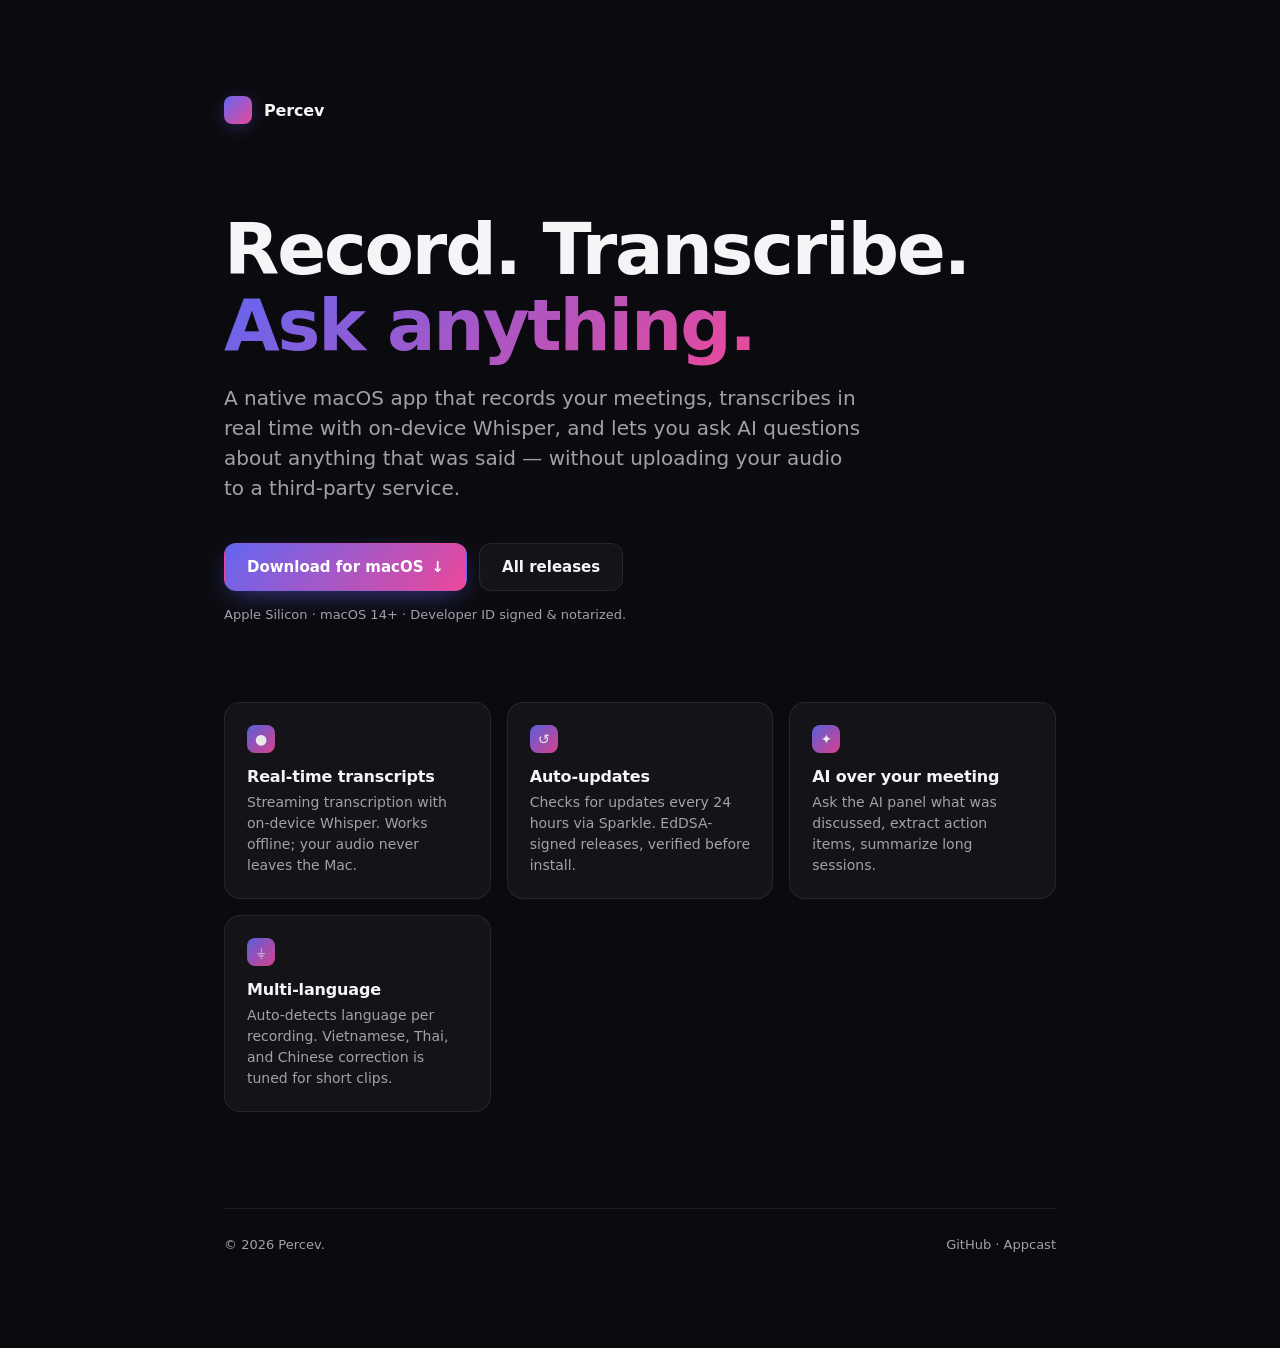
==== index.html @ d077a944 "init: landing page + Sparkle appcast skeleton + CNAME - index.html: single-page landing (download CT" ====
<!doctype html>
<html lang="en">
<head>
  <meta charset="utf-8" />
  <meta name="viewport" content="width=device-width, initial-scale=1" />
  <title>Percev — Meeting recording, transcription & AI for macOS</title>
  <meta name="description" content="Percev records your meetings, transcribes them in real time, and lets you ask AI questions about what was said. A native macOS app." />
  <meta property="og:title" content="Percev" />
  <meta property="og:description" content="Meeting recording, transcription & AI — native on macOS." />
  <meta property="og:url" content="https://percev.app/" />
  <meta name="theme-color" content="#0b0b0f" />
  <link rel="icon" type="image/svg+xml" href="data:image/svg+xml,%3Csvg xmlns='http://www.w3.org/2000/svg' viewBox='0 0 64 64'%3E%3Cdefs%3E%3ClinearGradient id='g' x1='0' y1='0' x2='1' y2='1'%3E%3Cstop offset='0' stop-color='%236366f1'/%3E%3Cstop offset='1' stop-color='%23ec4899'/%3E%3C/linearGradient%3E%3C/defs%3E%3Ccircle cx='32' cy='32' r='30' fill='url(%23g)'/%3E%3Cpath d='M18 40 Q26 16 32 32 T46 24' stroke='white' stroke-width='4' fill='none' stroke-linecap='round'/%3E%3C/svg%3E" />
  <style>
    :root {
      --bg: #0b0b0f;
      --fg: #f5f5f7;
      --muted: #a1a1aa;
      --accent: #6366f1;
      --accent-2: #ec4899;
      --card: rgba(255,255,255,0.04);
      --border: rgba(255,255,255,0.08);
    }
    * { box-sizing: border-box; }
    html, body {
      margin: 0;
      padding: 0;
      background: var(--bg);
      color: var(--fg);
      font-family: -apple-system, BlinkMacSystemFont, "SF Pro Display", "SF Pro Text", "Inter", system-ui, sans-serif;
      -webkit-font-smoothing: antialiased;
      text-rendering: optimizeLegibility;
    }
    a { color: inherit; text-decoration: none; }
    main {
      max-width: 880px;
      margin: 0 auto;
      padding: 96px 24px 96px;
    }
    @media (max-width: 640px) {
      main { padding: 64px 20px 80px; }
    }
    header.nav {
      display: flex;
      align-items: center;
      gap: 12px;
      margin-bottom: 88px;
      font-weight: 600;
      letter-spacing: -0.01em;
    }
    header.nav .dot {
      width: 28px; height: 28px;
      border-radius: 8px;
      background: linear-gradient(135deg, var(--accent), var(--accent-2));
      box-shadow: 0 4px 20px -4px rgba(99,102,241,0.5);
    }
    h1 {
      font-size: clamp(44px, 7vw, 72px);
      line-height: 1.05;
      letter-spacing: -0.03em;
      margin: 0 0 20px;
      font-weight: 700;
    }
    h1 .gradient {
      background: linear-gradient(135deg, var(--accent), var(--accent-2));
      -webkit-background-clip: text;
      background-clip: text;
      color: transparent;
    }
    .lead {
      font-size: 20px;
      line-height: 1.5;
      color: var(--muted);
      max-width: 640px;
      margin: 0 0 40px;
    }
    .cta-row {
      display: flex;
      flex-wrap: wrap;
      gap: 12px;
      margin-bottom: 16px;
    }
    .btn {
      display: inline-flex;
      align-items: center;
      gap: 8px;
      padding: 14px 22px;
      border-radius: 12px;
      font-weight: 600;
      font-size: 15px;
      transition: transform .08s ease, background .15s ease, border-color .15s ease;
      border: 1px solid transparent;
      user-select: none;
    }
    .btn:active { transform: translateY(1px); }
    .btn-primary {
      background: linear-gradient(135deg, var(--accent), var(--accent-2));
      color: white;
      box-shadow: 0 8px 28px -8px rgba(99,102,241,0.6);
    }
    .btn-primary:hover { filter: brightness(1.08); }
    .btn-secondary {
      background: var(--card);
      border-color: var(--border);
      color: var(--fg);
    }
    .btn-secondary:hover { background: rgba(255,255,255,0.07); }
    .meta {
      font-size: 13px;
      color: var(--muted);
      margin-top: 6px;
    }
    section.features {
      display: grid;
      grid-template-columns: repeat(auto-fit, minmax(240px, 1fr));
      gap: 16px;
      margin: 80px 0 0;
    }
    .card {
      background: var(--card);
      border: 1px solid var(--border);
      border-radius: 16px;
      padding: 22px;
    }
    .card h3 {
      margin: 0 0 6px;
      font-size: 16px;
      font-weight: 600;
      letter-spacing: -0.01em;
    }
    .card p {
      margin: 0;
      font-size: 14px;
      line-height: 1.5;
      color: var(--muted);
    }
    .card .icon {
      width: 28px; height: 28px;
      border-radius: 8px;
      background: linear-gradient(135deg, var(--accent), var(--accent-2));
      opacity: 0.9;
      margin-bottom: 14px;
      display: grid;
      place-items: center;
      color: white;
      font-size: 14px;
    }
    footer {
      margin-top: 96px;
      padding-top: 28px;
      border-top: 1px solid var(--border);
      font-size: 13px;
      color: var(--muted);
      display: flex;
      flex-wrap: wrap;
      gap: 16px;
      justify-content: space-between;
    }
    footer a:hover { color: var(--fg); }
  </style>
</head>
<body>
  <main>
    <header class="nav">
      <div class="dot" aria-hidden="true"></div>
      <span>Percev</span>
    </header>

    <h1>Record. Transcribe. <span class="gradient">Ask anything.</span></h1>

    <p class="lead">
      A native macOS app that records your meetings, transcribes in real time with on-device Whisper, and lets you ask AI questions about anything that was said — without uploading your audio to a third-party service.
    </p>

    <div class="cta-row">
      <a class="btn btn-primary" href="https://github.com/sunfmin/percev.app/releases/latest">
        Download for macOS
        <span aria-hidden="true">↓</span>
      </a>
      <a class="btn btn-secondary" href="https://github.com/sunfmin/percev.app/releases">
        All releases
      </a>
    </div>
    <p class="meta">Apple Silicon · macOS 14+ · Developer ID signed &amp; notarized.</p>

    <section class="features">
      <div class="card">
        <div class="icon" aria-hidden="true">●</div>
        <h3>Real-time transcripts</h3>
        <p>Streaming transcription with on-device Whisper. Works offline; your audio never leaves the Mac.</p>
      </div>
      <div class="card">
        <div class="icon" aria-hidden="true">↺</div>
        <h3>Auto-updates</h3>
        <p>Checks for updates every 24 hours via Sparkle. EdDSA-signed releases, verified before install.</p>
      </div>
      <div class="card">
        <div class="icon" aria-hidden="true">✦</div>
        <h3>AI over your meeting</h3>
        <p>Ask the AI panel what was discussed, extract action items, summarize long sessions.</p>
      </div>
      <div class="card">
        <div class="icon" aria-hidden="true">⏚</div>
        <h3>Multi-language</h3>
        <p>Auto-detects language per recording. Vietnamese, Thai, and Chinese correction is tuned for short clips.</p>
      </div>
    </section>

    <footer>
      <div>© <span id="year">2026</span> Percev.</div>
      <div>
        <a href="https://github.com/sunfmin/percev.app">GitHub</a> ·
        <a href="/appcast.xml">Appcast</a>
      </div>
    </footer>
  </main>
  <script>
    document.getElementById('year').textContent = new Date().getFullYear();
  </script>
</body>
</html>
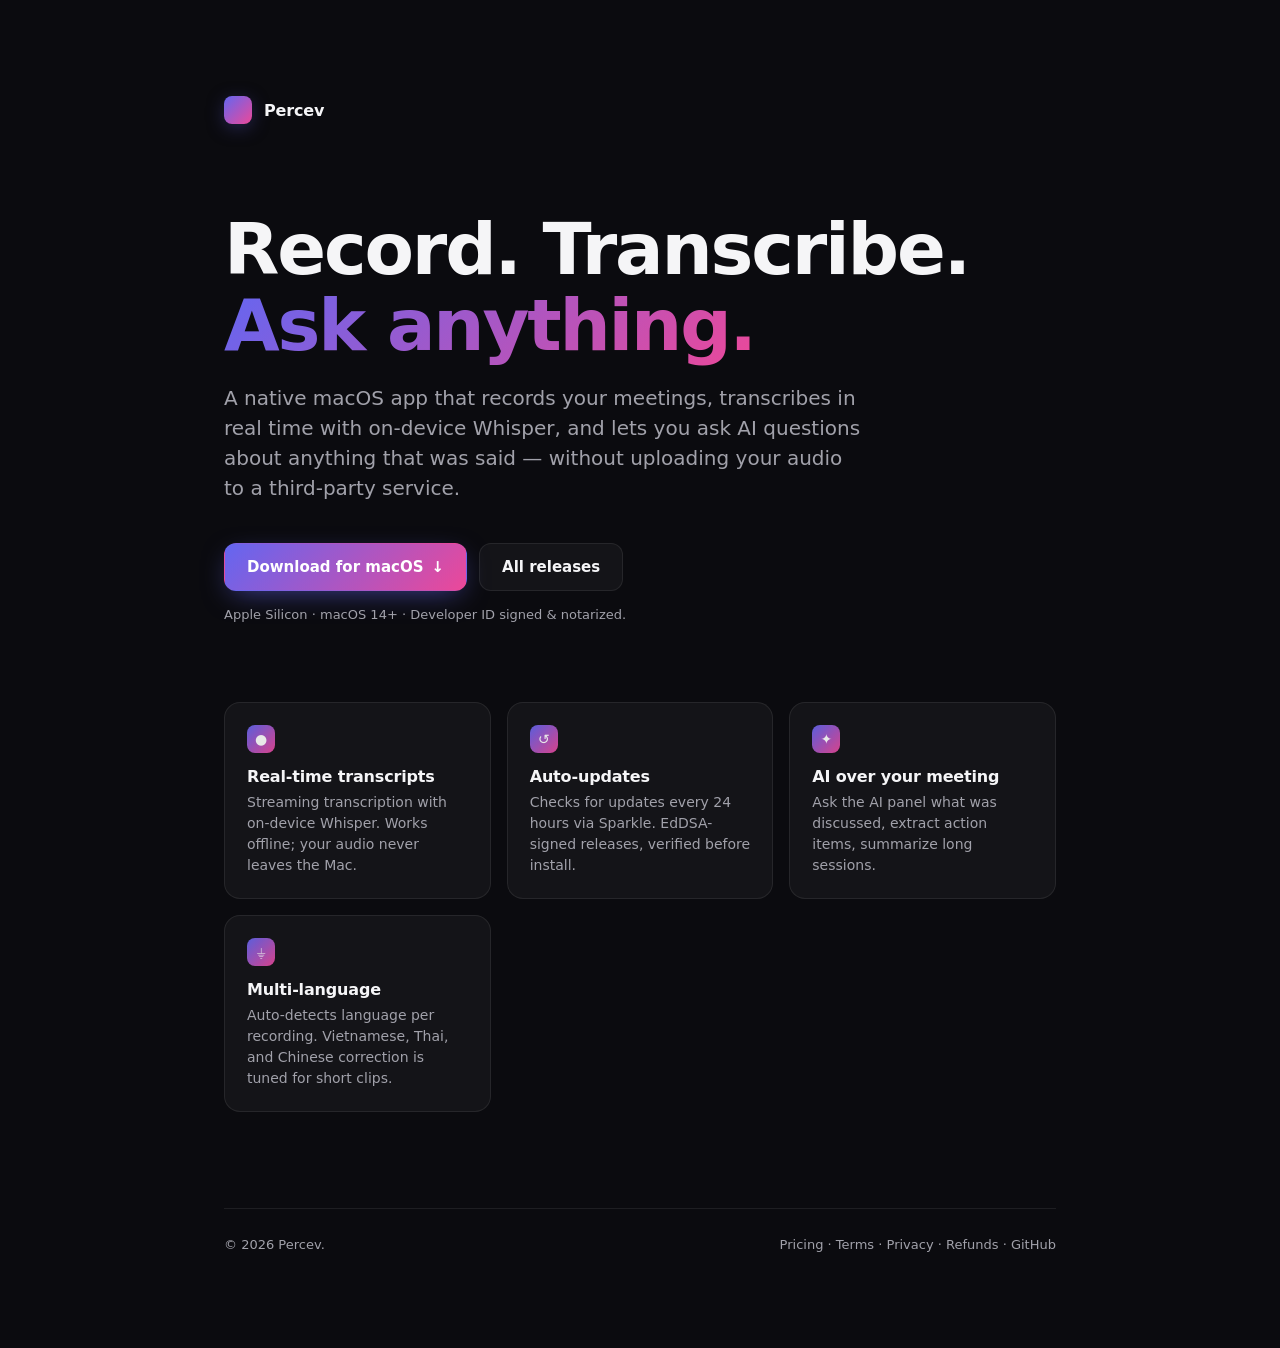
==== commit e43375d6: "add pricing, terms, privacy, refund pages for Paddle verification Paddle's Merchant of Record onboar" ====
--- a/index.html
+++ b/index.html
@@ -208,8 +208,11 @@
     <footer>
       <div>© <span id="year">2026</span> Percev.</div>
       <div>
-        <a href="https://github.com/sunfmin/percev.app">GitHub</a> ·
-        <a href="/appcast.xml">Appcast</a>
+        <a href="/pricing.html">Pricing</a> ·
+        <a href="/terms.html">Terms</a> ·
+        <a href="/privacy.html">Privacy</a> ·
+        <a href="/refund.html">Refunds</a> ·
+        <a href="https://github.com/sunfmin/percev.app">GitHub</a>
       </div>
     </footer>
   </main>
